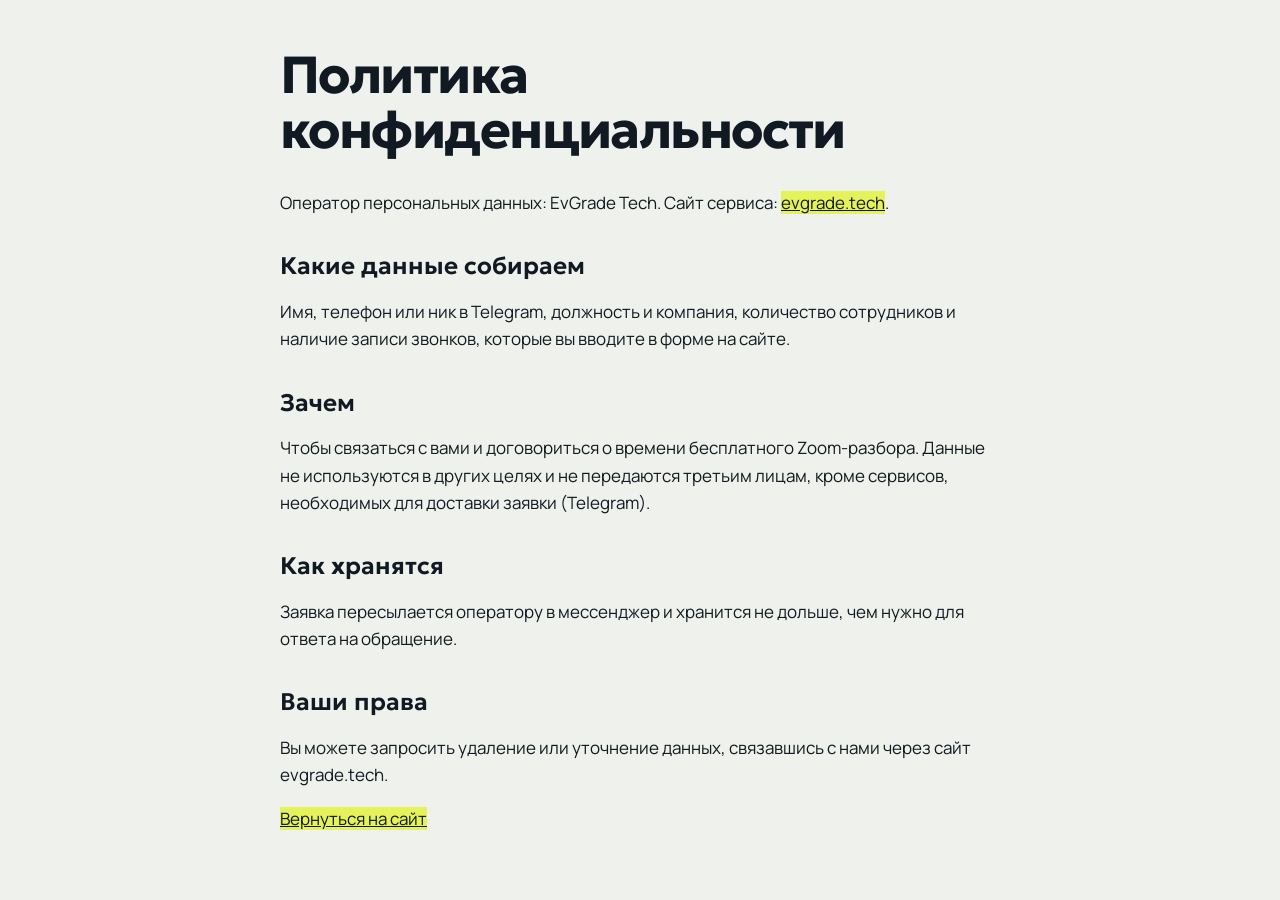
==== privacy.html @ c6adedf4 "init: landing for EvGrade Tech" ====
<!doctype html>
<html lang="ru">
<head>
<meta charset="utf-8">
<meta name="viewport" content="width=device-width, initial-scale=1">
<title>Политика конфиденциальности — EvGrade Tech</title>
<meta name="robots" content="noindex">
<link href="https://fonts.googleapis.com/css2?family=Geologica:wght@600;700&family=Manrope:wght@400;500&display=swap" rel="stylesheet">
<style>
body{margin:0;background:#EEF1EC;color:#111A22;font:17px/1.6 'Manrope',system-ui,sans-serif;padding:48px 16px}
main{max-width:720px;margin:0 auto}
h1{font:700 clamp(32px,5vw,52px)/1.05 'Geologica',Arial,sans-serif;letter-spacing:-.03em;margin:0 0 32px}
h2{font:600 24px/1.2 'Geologica',Arial,sans-serif;margin:36px 0 10px}
a{color:#111A22;background:#E6F25A}
</style>
</head>
<body>
<main>
<h1>Политика конфиденциальности</h1>
<p>Оператор персональных данных: EvGrade Tech. Сайт сервиса: <a href="https://evgrade.tech">evgrade.tech</a>.</p>
<h2>Какие данные собираем</h2>
<p>Имя, телефон или ник в Telegram, должность и компания, количество сотрудников и наличие записи звонков, которые вы вводите в форме на сайте.</p>
<h2>Зачем</h2>
<p>Чтобы связаться с вами и договориться о времени бесплатного Zoom-разбора. Данные не используются в других целях и не передаются третьим лицам, кроме сервисов, необходимых для доставки заявки (Telegram).</p>
<h2>Как хранятся</h2>
<p>Заявка пересылается оператору в мессенджер и хранится не дольше, чем нужно для ответа на обращение.</p>
<h2>Ваши права</h2>
<p>Вы можете запросить удаление или уточнение данных, связавшись с нами через сайт evgrade.tech.</p>
<p><a href="index.html">Вернуться на сайт</a></p>
</main>
</body>
</html>
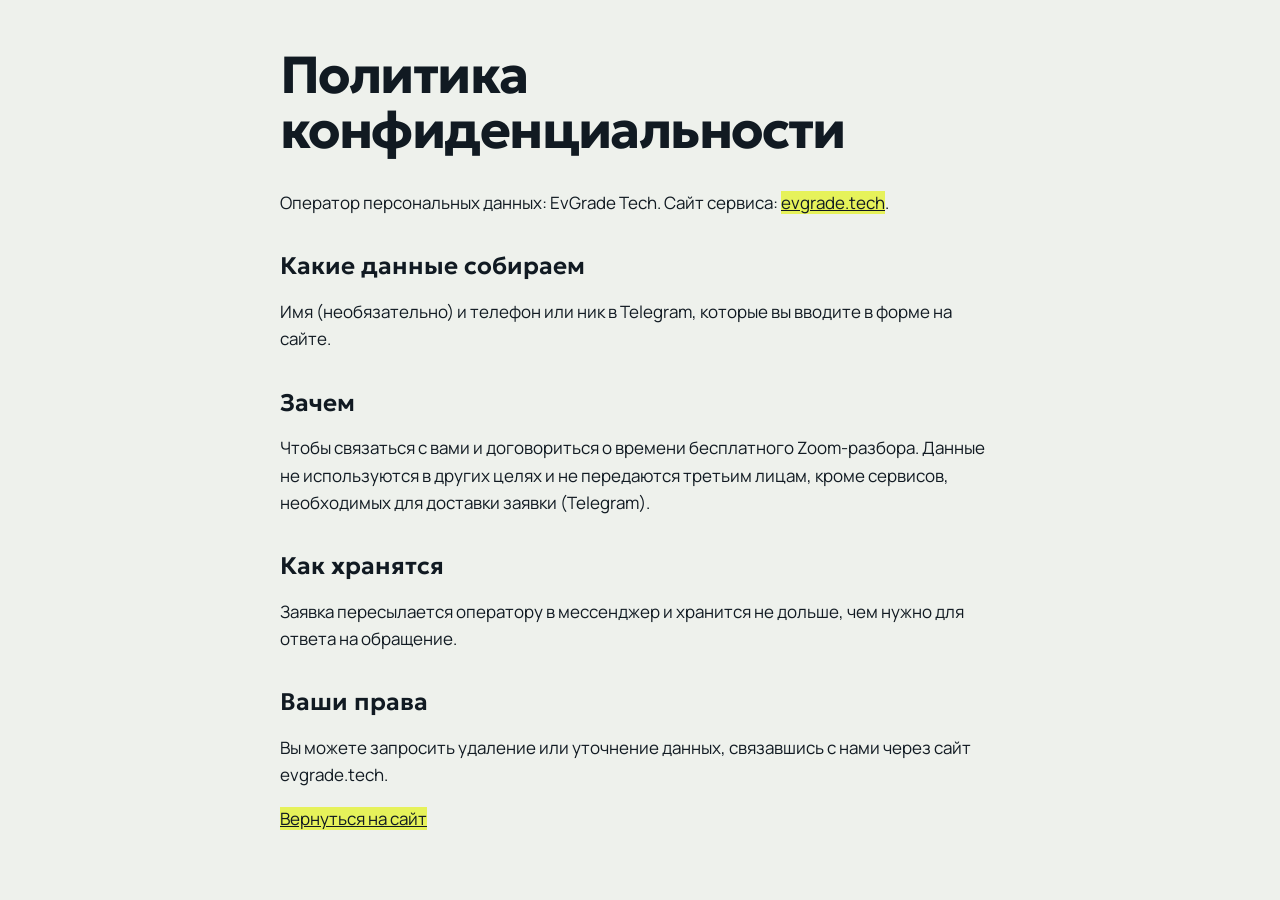
==== commit 31b65a8a: "privacy: поля формы" ====
--- a/privacy.html
+++ b/privacy.html
@@ -19,7 +19,7 @@
 <h1>Политика конфиденциальности</h1>
 <p>Оператор персональных данных: EvGrade Tech. Сайт сервиса: <a href="https://evgrade.tech">evgrade.tech</a>.</p>
 <h2>Какие данные собираем</h2>
-<p>Имя, телефон или ник в Telegram, должность и компания, количество сотрудников и наличие записи звонков, которые вы вводите в форме на сайте.</p>
+<p>Имя (необязательно) и телефон или ник в Telegram, которые вы вводите в форме на сайте.</p>
 <h2>Зачем</h2>
 <p>Чтобы связаться с вами и договориться о времени бесплатного Zoom-разбора. Данные не используются в других целях и не передаются третьим лицам, кроме сервисов, необходимых для доставки заявки (Telegram).</p>
 <h2>Как хранятся</h2>
